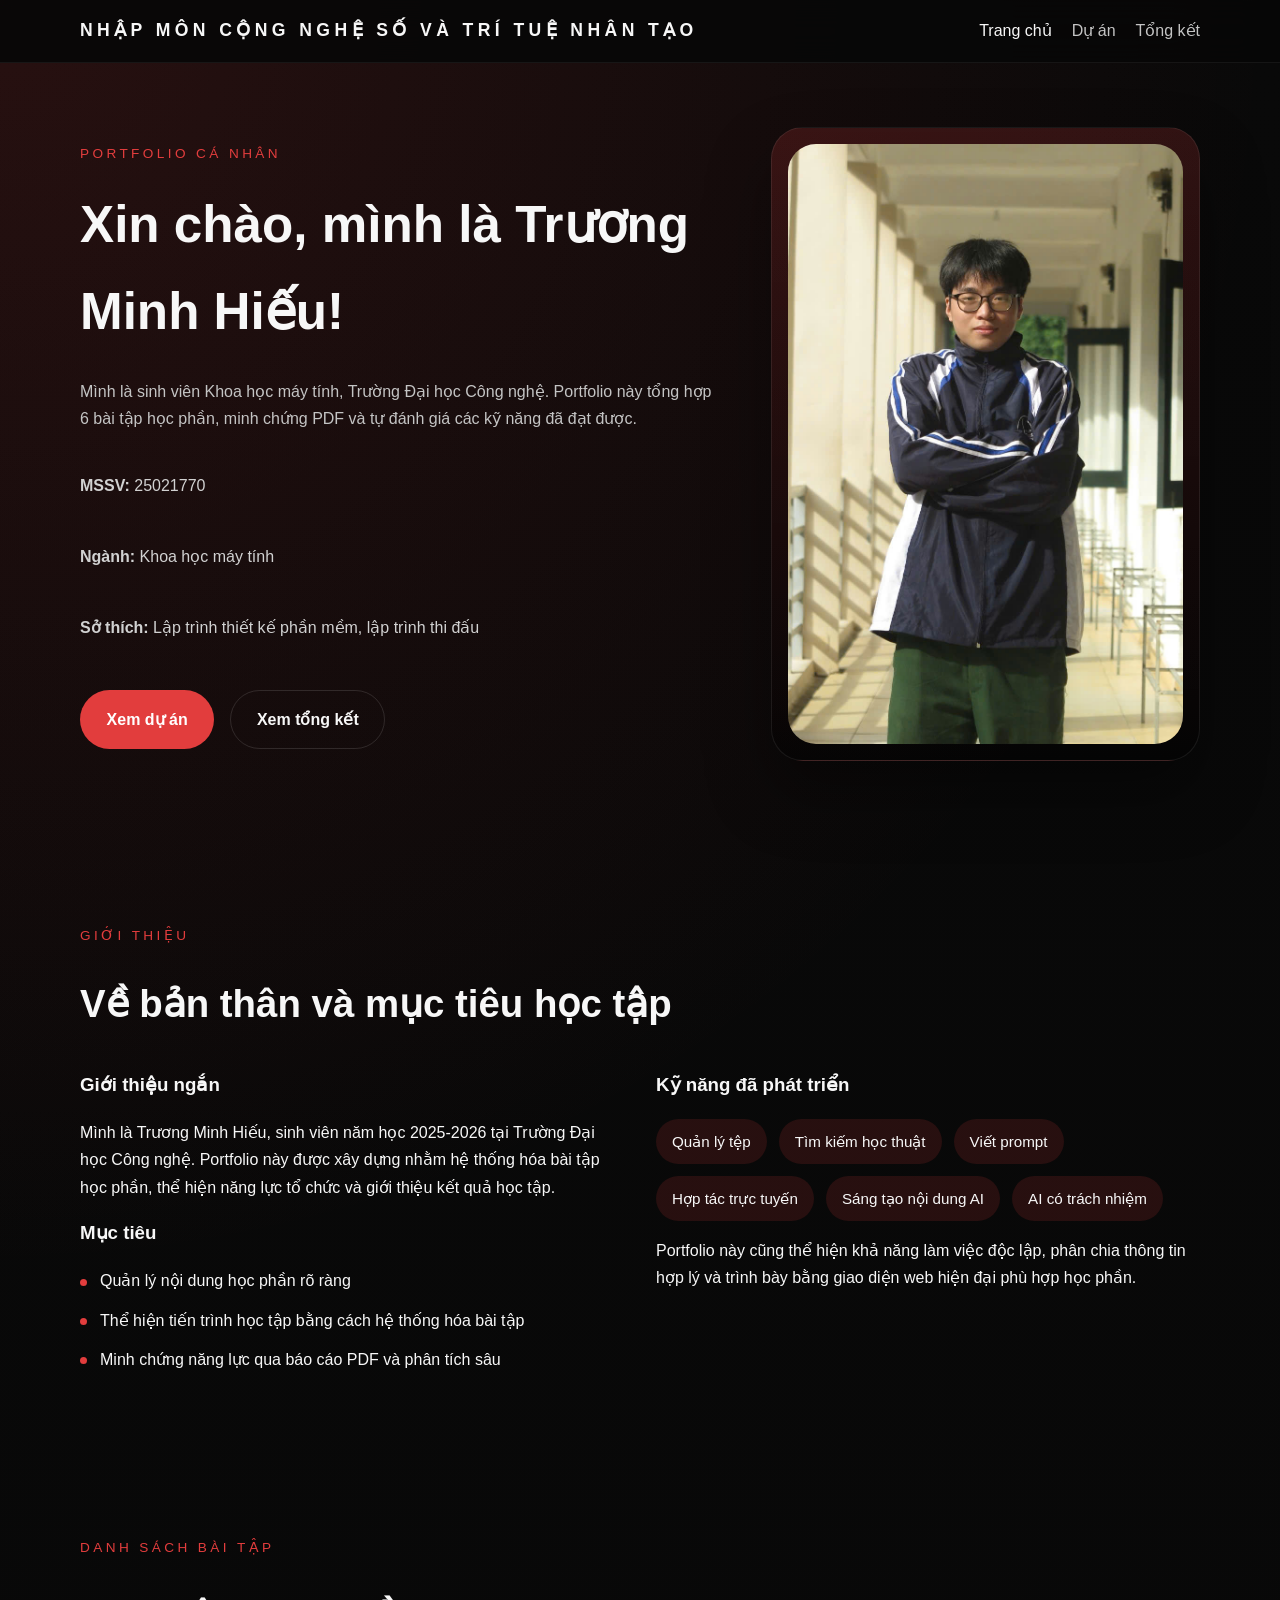
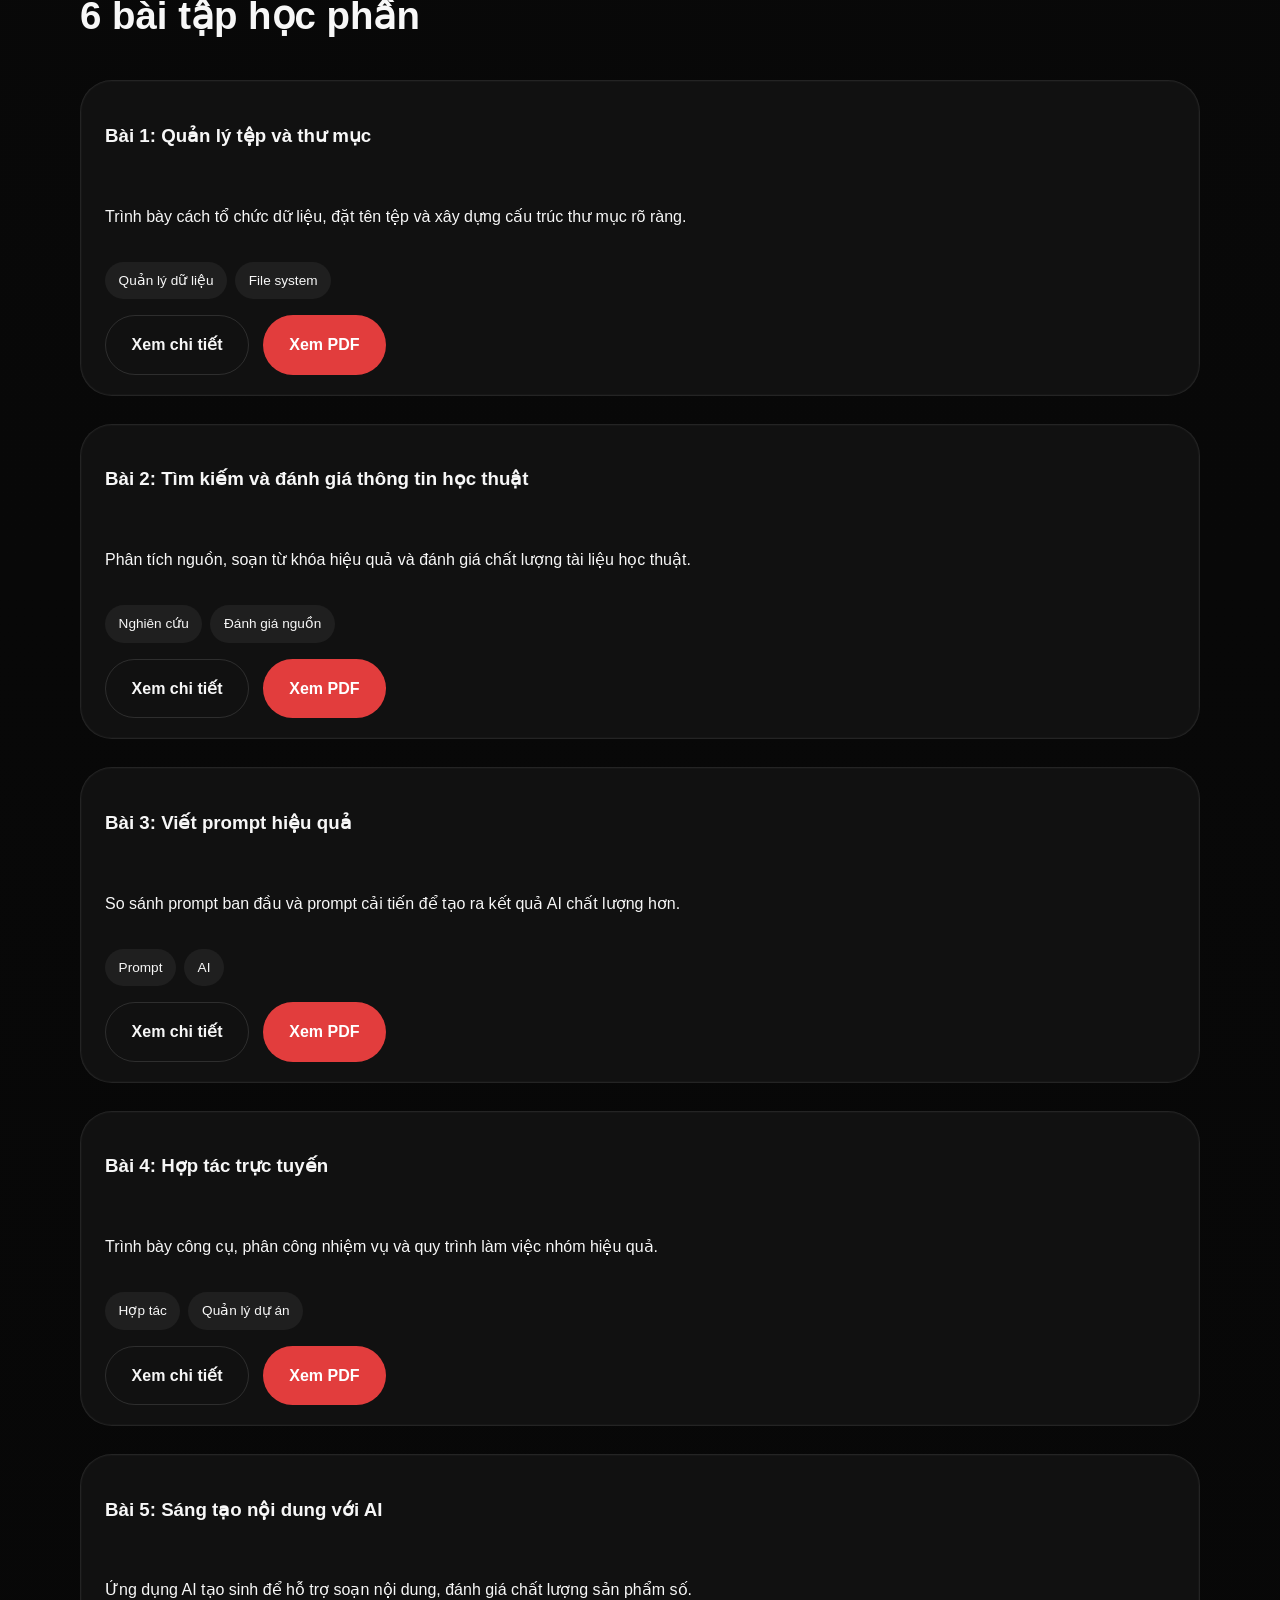
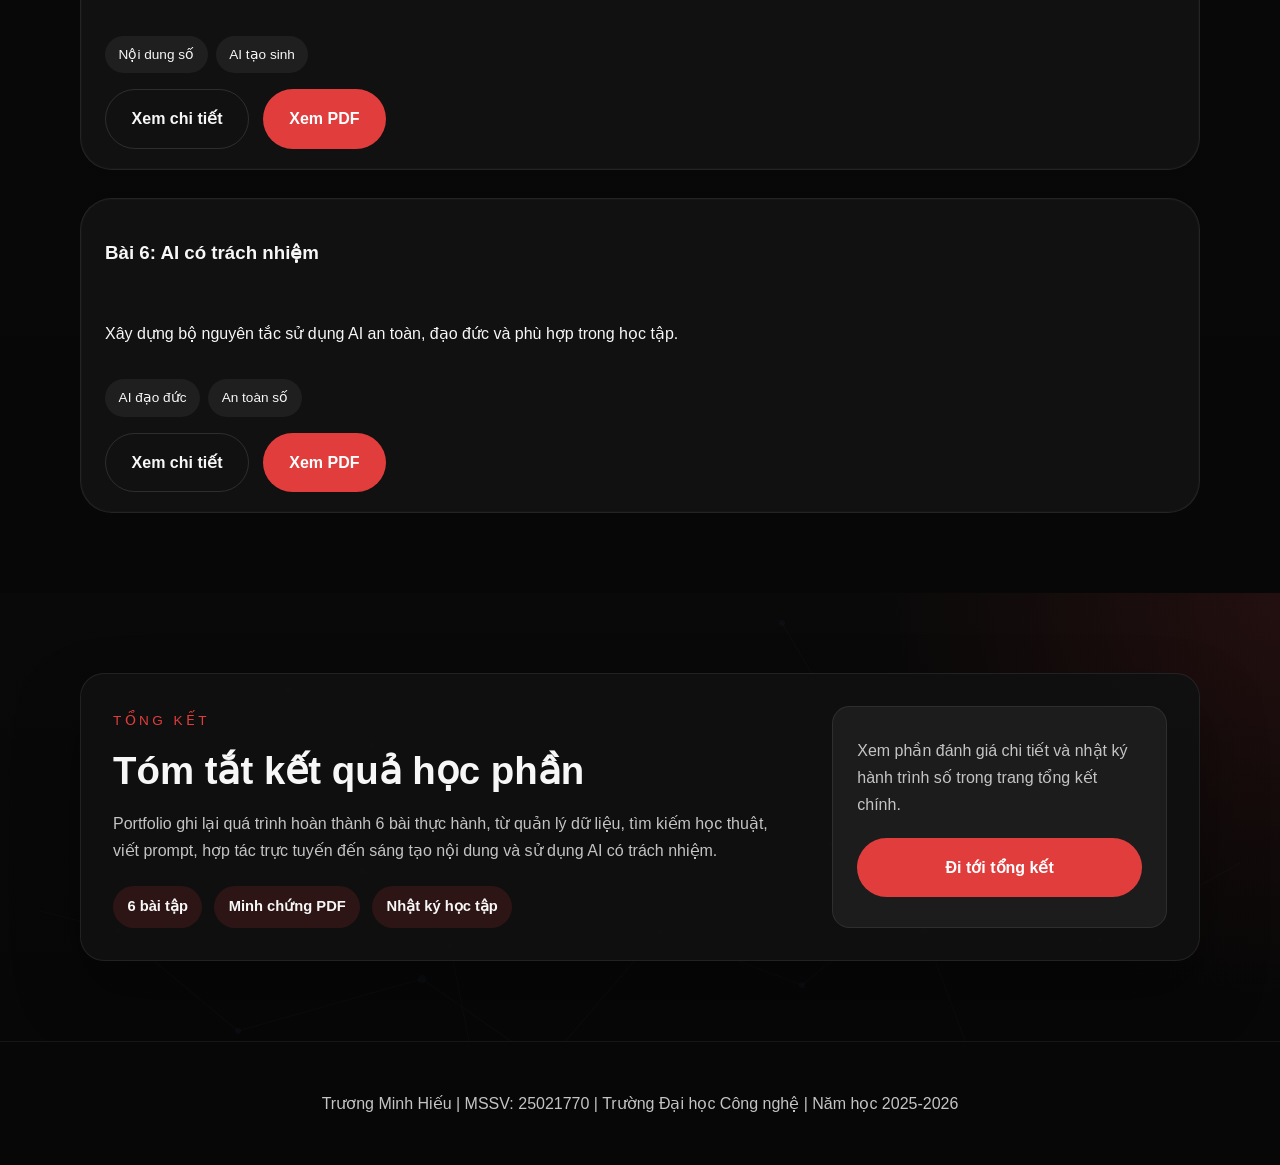
==== index.html @ b01bf1bc "delete portfolio package" ====
<!DOCTYPE html>
<html lang="vi">
  <head>
    <meta charset="UTF-8" />
    <meta name="viewport" content="width=device-width, initial-scale=1.0" />
    <title>Portfolio Trương Minh Hiếu | 25021770</title>
    <meta
      name="description"
      content="Portfolio học phần của Trương Minh Hiếu - tổng hợp 6 bài tập học phần với báo cáo PDF và đánh giá năng lực."
    />
    <meta property="og:title" content="Portfolio Trương Minh Hiếu | 25021770" />
    <meta
      property="og:description"
      content="Portfolio học phần của Trương Minh Hiếu - tổng hợp 6 bài tập học phần, kết quả học tập và định hướng ứng dụng AI."
    />
    <meta property="og:type" content="website" />
    <link rel="icon" href="images/favicon.svg" type="image/svg+xml" />
    <link rel="stylesheet" href="css/style.css" />
  </head>
  <body>
    <header class="site-header">
      <div class="container header-inner">
        <a class="brand" href="index.html">Nhập môn cộng nghệ số và Trí tuệ nhân tạo</a>
        <button class="nav-toggle" aria-label="Mở menu" aria-expanded="false">
          <span></span>
          <span></span>
          <span></span>
        </button>
        <nav class="nav" aria-label="Điều hướng chính">
          <ul class="nav-list">
            <li><a href="#home" class="nav-link active">Trang chủ</a></li>
            <li><a href="#projects" class="nav-link">Dự án</a></li>
            <li><a href="#summary" class="nav-link">Tổng kết</a></li>
          </ul>
        </nav>
      </div>
    </header>

    <main>
      <section class="hero section" id="home">
        <div class="container hero-grid">
          <div class="hero-content fade-up">
            <span class="eyebrow">Portfolio cá nhân</span>
            <h1>Xin chào, mình là Trương Minh Hiếu!</h1>
            <p class="hero-intro">
              Mình là sinh viên Khoa học máy tính, Trường Đại học Công nghệ. Portfolio này tổng hợp 6
              bài tập học phần, minh chứng PDF và tự đánh giá các kỹ năng đã đạt được.
            </p>
            <div class="hero-meta">
              <p><strong>MSSV:</strong> 25021770</p>
              <p><strong>Ngành:</strong> Khoa học máy tính</p>
              <p><strong>Sở thích:</strong> Lập trình thiết kế phần mềm, lập trình thi đấu</p>
            </div>
            <div class="hero-actions">
              <a class="btn btn-primary" href="#projects">Xem dự án</a>
              <a class="btn btn-secondary" href="#summary">Xem tổng kết</a>
            </div>
          </div>
          <div class="hero-visual fade-up delay-1">
            <img src="images/avatar.jpg" alt="Avatar Trương Minh Hiếu" />
          </div>
        </div>
      </section>

      <section class="section about" id="about">
        <div class="container">
          <div class="section-header fade-up">
            <span class="eyebrow">Giới thiệu</span>
            <h2>Về bản thân và mục tiêu học tập</h2>
          </div>
          <div class="content-grid fade-up delay-1">
            <div>
              <h3>Giới thiệu ngắn</h3>
              <p>
                Mình là Trương Minh Hiếu, sinh viên năm học 2025-2026 tại Trường Đại học Công nghệ.
                Portfolio này được xây dựng nhằm hệ thống hóa bài tập học phần, thể hiện năng lực
                tổ chức và giới thiệu kết quả học tập.
              </p>
              <h3>Mục tiêu</h3>
              <ul class="list-inline">
                <li>Quản lý nội dung học phần rõ ràng</li>
                <li>Thể hiện tiến trình học tập bằng cách hệ thống hóa bài tập</li>
                <li>Minh chứng năng lực qua báo cáo PDF và phân tích sâu</li>
              </ul>
            </div>
            <div>
              <h3>Kỹ năng đã phát triển</h3>
              <div class="badges">
                <span>Quản lý tệp</span>
                <span>Tìm kiếm học thuật</span>
                <span>Viết prompt</span>
                <span>Hợp tác trực tuyến</span>
                <span>Sáng tạo nội dung AI</span>
                <span>AI có trách nhiệm</span>
              </div>
              <p>
                Portfolio này cũng thể hiện khả năng làm việc độc lập, phân chia thông tin hợp lý và
                trình bày bằng giao diện web hiện đại phù hợp học phần.
              </p>
            </div>
          </div>
        </div>
      </section>

      <section class="section projects" id="projects">
        <div class="container">
          <div class="section-header fade-up">
            <span class="eyebrow">Danh sách bài tập</span>
            <h2>6 bài tập học phần</h2>
          </div>
          <div class="projects-grid fade-up delay-1">
            <article class="project-card">
              <div class="project-card-body">
                <h3>Bài 1: Quản lý tệp và thư mục</h3>
                <p>Trình bày cách tổ chức dữ liệu, đặt tên tệp và xây dựng cấu trúc thư mục rõ ràng.</p>
                <div class="project-tags">
                  <span>Quản lý dữ liệu</span>
                  <span>File system</span>
                </div>
                <div class="project-actions">
                  <a class="btn btn-outline" href="pages/bai1.html">Xem chi tiết</a>
                  <a class="btn btn-tertiary" href="files/bai1.pdf" target="_blank" rel="noreferrer noopener">Xem PDF</a>
                </div>
              </div>
            </article>
            <article class="project-card">
              <div class="project-card-body">
                <h3>Bài 2: Tìm kiếm và đánh giá thông tin học thuật</h3>
                <p>Phân tích nguồn, soạn từ khóa hiệu quả và đánh giá chất lượng tài liệu học thuật.</p>
                <div class="project-tags">
                  <span>Nghiên cứu</span>
                  <span>Đánh giá nguồn</span>
                </div>
                <div class="project-actions">
                  <a class="btn btn-outline" href="pages/bai2.html">Xem chi tiết</a>
                  <a class="btn btn-tertiary" href="files/bai2.pdf" target="_blank" rel="noreferrer noopener">Xem PDF</a>
                </div>
              </div>
            </article>
            <article class="project-card">
              <div class="project-card-body">
                <h3>Bài 3: Viết prompt hiệu quả</h3>
                <p>So sánh prompt ban đầu và prompt cải tiến để tạo ra kết quả AI chất lượng hơn.</p>
                <div class="project-tags">
                  <span>Prompt</span>
                  <span>AI</span>
                </div>
                <div class="project-actions">
                  <a class="btn btn-outline" href="pages/bai3.html">Xem chi tiết</a>
                  <a class="btn btn-tertiary" href="files/bai3.pdf" target="_blank" rel="noreferrer noopener">Xem PDF</a>
                </div>
              </div>
            </article>
            <article class="project-card">
              <div class="project-card-body">
                <h3>Bài 4: Hợp tác trực tuyến</h3>
                <p>Trình bày công cụ, phân công nhiệm vụ và quy trình làm việc nhóm hiệu quả.</p>
                <div class="project-tags">
                  <span>Hợp tác</span>
                  <span>Quản lý dự án</span>
                </div>
                <div class="project-actions">
                  <a class="btn btn-outline" href="pages/bai4.html">Xem chi tiết</a>
                  <a class="btn btn-tertiary" href="files/bai4.pdf" target="_blank" rel="noreferrer noopener">Xem PDF</a>
                </div>
              </div>
            </article>
            <article class="project-card">
              <div class="project-card-body">
                <h3>Bài 5: Sáng tạo nội dung với AI</h3>
                <p>Ứng dụng AI tạo sinh để hỗ trợ soạn nội dung, đánh giá chất lượng sản phẩm số.</p>
                <div class="project-tags">
                  <span>Nội dung số</span>
                  <span>AI tạo sinh</span>
                </div>
                <div class="project-actions">
                  <a class="btn btn-outline" href="pages/bai5.html">Xem chi tiết</a>
                  <a class="btn btn-tertiary" href="files/bai5.pdf" target="_blank" rel="noreferrer noopener">Xem PDF</a>
                </div>
              </div>
            </article>
            <article class="project-card">
              <div class="project-card-body">
                <h3>Bài 6: AI có trách nhiệm</h3>
                <p>Xây dựng bộ nguyên tắc sử dụng AI an toàn, đạo đức và phù hợp trong học tập.</p>
                <div class="project-tags">
                  <span>AI đạo đức</span>
                  <span>An toàn số</span>
                </div>
                <div class="project-actions">
                  <a class="btn btn-outline" href="pages/bai6.html">Xem chi tiết</a>
                  <a class="btn btn-tertiary" href="files/bai6.pdf" target="_blank" rel="noreferrer noopener">Xem PDF</a>
                </div>
              </div>
            </article>
          </div>
        </div>
      </section>

      <section class="section summary" id="summary">
        <div class="container">
          <div class="summary-preview fade-up">
            <div class="summary-preview-content">
              <span class="eyebrow">Tổng kết</span>
              <h2>Tóm tắt kết quả học phần</h2>
              <p>
                Portfolio ghi lại quá trình hoàn thành 6 bài thực hành, từ quản lý dữ liệu, tìm kiếm học thuật,
                viết prompt, hợp tác trực tuyến đến sáng tạo nội dung và sử dụng AI có trách nhiệm.
              </p>
              <div class="summary-highlights">
                <span>6 bài tập</span>
                <span>Minh chứng PDF</span>
                <span>Nhật ký học tập</span>
              </div>
            </div>
            <div class="summary-preview-action">
              <p>Xem phần đánh giá chi tiết và nhật ký hành trình số trong trang tổng kết chính.</p>
              <a class="btn btn-primary" href="pages/tong-ket.html">Đi tới tổng kết</a>
            </div>
          </div>
        </div>
      </section>
    </main>

    <a class="back-to-top" href="#home" aria-label="Quay về đầu trang">↑</a>

    <footer class="site-footer">
      <div class="container footer-inner">
        <p>Trương Minh Hiếu | MSSV: 25021770 | Trường Đại học Công nghệ | Năm học 2025-2026</p>
      </div>
    </footer>

    <script src="js/script.js"></script>
  </body>
</html>
---- css/style.css ----
:root {
  color-scheme: dark;
  font-family: Inter, "Segoe UI", sans-serif;
  --bg: #070707;
  --surface: #111111;
  --surface-strong: #1c1c1c;
  --text: #f7f7f7;
  --muted: #c4c4c4;
  --accent: #e23d3d;
  --accent-soft: #5c1c1c;
  --border: rgba(255, 255, 255, 0.08);
  --shadow: 0 32px 64px rgba(0, 0, 0, 0.35);
}

* {
  box-sizing: border-box;
}

html {
  scroll-behavior: smooth;
}

body {
  margin: 0;
  min-height: 100vh;
  background: radial-gradient(circle at top left, rgba(226, 61, 61, 0.14), transparent 28%),
    linear-gradient(180deg, #090909 0%, #070707 100%);
  color: var(--text);
  line-height: 1.7;
}

img {
  max-width: 100%;
  display: block;
}

a {
  color: inherit;
  text-decoration: none;
}

button,
input,
textarea,
a {
  font: inherit;
}

.container {
  width: min(1120px, calc(100% - 2rem));
  margin: 0 auto;
}

.site-header {
  position: sticky;
  top: 0;
  z-index: 20;
  border-bottom: 1px solid rgba(255, 255, 255, 0.06);
  backdrop-filter: blur(18px);
  background-color: rgba(7, 7, 7, 0.9);
}

.header-inner {
  display: flex;
  align-items: center;
  justify-content: space-between;
  gap: 1rem;
  padding: 1rem 0;
}

.brand {
  font-size: 1.1rem;
  letter-spacing: 0.25em;
  text-transform: uppercase;
  font-weight: 700;
}

.nav {
  display: flex;
}

.nav-list {
  display: flex;
  gap: 1.25rem;
  align-items: center;
  list-style: none;
  margin: 0;
  padding: 0;
}

.nav-link {
  color: var(--muted);
  transition: color 0.2s ease;
  position: relative;
}

.nav-link:hover,
.nav-link.active {
  color: var(--text);
}

.nav-link:focus-visible {
  outline: 2px dashed var(--accent);
  outline-offset: 4px;
}

.nav-toggle {
  display: none;
  border: 0;
  background: transparent;
  cursor: pointer;
  width: 2rem;
  height: 2rem;
  flex-direction: column;
  justify-content: space-between;
  padding: 0;
}

.nav-toggle span {
  display: block;
  height: 0.18rem;
  border-radius: 999px;
  background: var(--text);
}

.section {
  padding: 5rem 0;
}

.hero {
  padding-top: 4rem;
}

.hero-grid {
  display: grid;
  grid-template-columns: 1.2fr 0.8fr;
  align-items: center;
  gap: 3rem;
}

.hero-content {
  max-width: 660px;
}

.eyebrow {
  display: inline-block;
  font-size: 0.85rem;
  letter-spacing: 0.25em;
  text-transform: uppercase;
  color: var(--accent);
  margin-bottom: 1rem;
}

.hero h1 {
  font-size: clamp(2.75rem, 4vw, 4.5rem);
  margin: 0;
}

.hero-intro {
  margin: 1.4rem 0 1.5rem;
  max-width: 45rem;
  color: var(--muted);
}

.hero-meta {
  display: grid;
  gap: 0.75rem;
  color: #d1d1d1;
}

.hero-actions {
  display: flex;
  flex-wrap: wrap;
  gap: 1rem;
  margin-top: 2rem;
}

.btn {
  display: inline-flex;
  align-items: center;
  justify-content: center;
  border-radius: 999px;
  padding: 0.95rem 1.6rem;
  font-weight: 600;
  transition: transform 0.2s ease, background-color 0.2s ease, color 0.2s ease;
  border: 1px solid transparent;
}

.btn:hover {
  transform: translateY(-2px);
}

.btn-primary {
  background: var(--accent);
  color: white;
}

.btn-secondary {
  background: transparent;
  border-color: rgba(255, 255, 255, 0.12);
  color: var(--text);
}

.btn-outline {
  background: transparent;
  border: 1px solid rgba(255, 255, 255, 0.12);
  color: var(--text);
}

.btn-tertiary {
  background: var(--accent);
  color: white;
}

.hero-visual {
  padding: 1rem;
  background: linear-gradient(180deg, rgba(226, 61, 61, 0.18), rgba(0, 0, 0, 0.48));
  border: 1px solid rgba(255, 255, 255, 0.08);
  border-radius: 2rem;
  box-shadow: var(--shadow);
}

.hero-visual img {
  width: 100%;
  border-radius: 1.75rem;
}

.about .content-grid {
  display: grid;
  grid-template-columns: repeat(2, minmax(0, 1fr));
  gap: 2rem;
}

.content-grid h3 {
  margin-top: 0;
}

.list-inline {
  list-style: none;
  padding: 0;
  margin: 1rem 0 0;
  display: grid;
  gap: 0.75rem;
}

.about .list-inline li {
  position: relative;
  padding-left: 1.25rem;
}

.about .list-inline li::before {
  content: "";
  position: absolute;
  left: 0;
  top: 0.72em;
  width: 0.45rem;
  height: 0.45rem;
  border-radius: 50%;
  background: var(--accent);
}

.badges {
  display: flex;
  flex-wrap: wrap;
  gap: 0.75rem;
  margin: 1rem 0;
}

.badges span {
  display: inline-flex;
  padding: 0.6rem 1rem;
  border-radius: 999px;
  background: rgba(226, 61, 61, 0.14);
  color: var(--text);
  font-size: 0.95rem;
}

.section-header {
  margin-bottom: 2rem;
}

.section-header h2 {
  font-size: clamp(2rem, 3vw, 2.75rem);
  margin: 0.5rem 0 0;
}

.projects-grid {
  display: grid;
  gap: 1.75rem;
}

.project-card {
  padding: 1.25rem 1.5rem;
  background: var(--surface);
  border: 1px solid var(--border);
  border-radius: 2rem;
  box-shadow: inset 0 0 0 1px rgba(255, 255, 255, 0.02);
  transition: transform 0.25s ease, border-color 0.2s ease;
}

.project-card:hover {
  transform: translateY(-3px);
  border-color: rgba(226, 61, 61, 0.35);
}

.project-card-body {
  display: grid;
  gap: 1rem;
}

.project-tags {
  display: flex;
  flex-wrap: wrap;
  gap: 0.5rem;
}

.project-tags span {
  background: rgba(255, 255, 255, 0.06);
  padding: 0.45rem 0.85rem;
  border-radius: 999px;
  font-size: 0.85rem;
}

.project-actions {
  display: flex;
  flex-wrap: wrap;
  gap: 0.85rem;
}

.data-table-wrapper {
  overflow-x: auto;
  margin: 1.25rem 0;
}

.data-table {
  width: 100%;
  border-collapse: collapse;
  min-width: 720px;
}

.data-table th,
.data-table td {
  border: 1px solid rgba(255, 255, 255, 0.1);
  padding: 0.9rem 1rem;
  text-align: left;
}

.data-table th {
  background: rgba(226, 61, 61, 0.14);
}

.data-table tbody tr:nth-child(even) {
  background: rgba(255, 255, 255, 0.03);
}

.assignment-page {
  padding-top: 1rem;
}

.assignment-intro {
  padding-bottom: 0;
}

.image-grid {
  display: grid;
  grid-template-columns: repeat(auto-fit, minmax(240px, 1fr));
  gap: 1rem;
  margin-top: 1rem;
}

.image-grid img {
  width: 100%;
  height: auto;
  border-radius: 1.25rem;
  border: 1px solid rgba(255, 255, 255, 0.08);
}

.source-group {
  margin-top: 1.5rem;
}

.assignment-intro .eyebrow {
  display: inline-block;
  color: var(--accent);
  text-transform: uppercase;
  letter-spacing: 0.25em;
  margin-bottom: 1rem;
}

.assignment-body {
  display: grid;
  gap: 2rem;
}

.step-list {
  list-style: none;
  padding: 0;
  margin: 0;
  display: grid;
  gap: 1.75rem;
}

.step-list li {
  background: var(--surface);
  border: 1px solid var(--border);
  border-radius: 1.75rem;
  padding: 1.5rem;
  box-shadow: 0 24px 48px rgba(0, 0, 0, 0.12);
}

.step-list h3 {
  margin-top: 0;
}

.image-stack {
  display: grid;
  gap: 1rem;
  margin-top: 1rem;
}

.image-stack img {
  width: 100%;
  height: auto;
  border-radius: 1.25rem;
  border: 1px solid rgba(255, 255, 255, 0.08);
}

.summary-grid {
  display: grid;
  grid-template-columns: repeat(2, minmax(0, 1fr));
  gap: 1.5rem;
}

.summary-card {
  padding: 1.5rem;
  border-radius: 1.75rem;
  background: var(--surface-strong);
  border: 1px solid var(--border);
  box-shadow: var(--shadow);
}

.summary-card h3 {
  margin-top: 0;
}

.summary-list {
  display: grid;
  gap: 0.85rem;
  margin: 1rem 0 0;
  padding-left: 1.2rem;
  color: var(--muted);
}

.summary-list li::marker {
  color: var(--accent);
}

.summary-return {
  justify-content: center;
  margin-top: 1.5rem;
}

.summary {
  position: relative;
  overflow: hidden;
  background: radial-gradient(circle at top right, rgba(226, 61, 61, 0.12), transparent 30%),
    linear-gradient(180deg, #090909 0%, #070707 100%);
  color: var(--text);
}

.summary::before {
  content: "";
  position: absolute;
  inset: 0;
  background-image: url("data:image/svg+xml,%3Csvg xmlns='http://www.w3.org/2000/svg' width='1200' height='900' viewBox='0 0 1200 900'%3E%3Cg fill='none' stroke='%2397c3ff' stroke-opacity='.28' stroke-width='1.2'%3E%3Cpath d='M0 318 78 338 118 236 212 176 304 264 394 244'/%3E%3Cpath d='M78 338 198 438 382 386 505 472 620 338 762 392 892 285 1060 348 1200 270'/%3E%3Cpath d='M178 735 254 672 420 720 552 620 682 682 842 618 930 748 1128 686'/%3E%3Cpath d='M742 30 805 138 792 252 884 338 935 474 1040 590 1032 758'/%3E%3Cpath d='M248 96 332 152 322 278 410 352 438 494 562 606'/%3E%3C/g%3E%3Cg fill='%2368a7ff' fill-opacity='.42'%3E%3Ccircle cx='78' cy='338' r='3'/%3E%3Ccircle cx='118' cy='236' r='3'/%3E%3Ccircle cx='212' cy='176' r='3'/%3E%3Ccircle cx='304' cy='264' r='4'/%3E%3Ccircle cx='394' cy='244' r='3'/%3E%3Ccircle cx='198' cy='438' r='3'/%3E%3Ccircle cx='382' cy='386' r='4'/%3E%3Ccircle cx='505' cy='472' r='3'/%3E%3Ccircle cx='620' cy='338' r='3'/%3E%3Ccircle cx='762' cy='392' r='3'/%3E%3Ccircle cx='892' cy='285' r='3'/%3E%3Ccircle cx='1060' cy='348' r='3'/%3E%3Ccircle cx='254' cy='672' r='4'/%3E%3Ccircle cx='420' cy='720' r='3'/%3E%3Ccircle cx='552' cy='620' r='3'/%3E%3Ccircle cx='682' cy='682' r='4'/%3E%3Ccircle cx='842' cy='618' r='3'/%3E%3Ccircle cx='930' cy='748' r='3'/%3E%3Ccircle cx='1128' cy='686' r='3'/%3E%3Ccircle cx='742' cy='30' r='3'/%3E%3Ccircle cx='805' cy='138' r='3'/%3E%3Ccircle cx='792' cy='252' r='3'/%3E%3Ccircle cx='884' cy='338' r='4'/%3E%3Ccircle cx='935' cy='474' r='3'/%3E%3Ccircle cx='1040' cy='590' r='3'/%3E%3Ccircle cx='1032' cy='758' r='4'/%3E%3Ccircle cx='248' cy='96' r='3'/%3E%3Ccircle cx='332' cy='152' r='3'/%3E%3Ccircle cx='322' cy='278' r='4'/%3E%3Ccircle cx='410' cy='352' r='3'/%3E%3Ccircle cx='438' cy='494' r='3'/%3E%3Ccircle cx='562' cy='606' r='3'/%3E%3C/g%3E%3C/svg%3E");
  background-position: center top;
  background-repeat: repeat-y;
  background-size: 1200px 900px;
  opacity: 0.08;
  pointer-events: none;
}

.summary .container {
  position: relative;
  z-index: 1;
}

.summary .section-header {
  max-width: 760px;
  margin-inline: auto;
  text-align: center;
}

.summary .section-header h2 {
  color: var(--text);
  font-size: clamp(2.25rem, 4vw, 3.25rem);
}

.summary .section-header p {
  margin: 1rem auto 0;
  color: var(--muted);
  font-size: 1.08rem;
  max-width: 720px;
}

.summary-preview {
  display: grid;
  grid-template-columns: minmax(0, 1.35fr) minmax(260px, 0.65fr);
  gap: 1.5rem;
  align-items: stretch;
  padding: 2rem;
  border: 1px solid var(--border);
  border-radius: 1.5rem;
  background: rgba(17, 17, 17, 0.92);
  box-shadow: var(--shadow);
}

.summary-preview h2 {
  margin: 0;
  color: var(--text);
  font-size: clamp(2rem, 3vw, 2.8rem);
  line-height: 1.18;
}

.summary-preview p {
  color: var(--muted);
}

.summary-preview-content p {
  max-width: 680px;
  margin: 1rem 0 0;
}

.summary-highlights {
  display: flex;
  flex-wrap: wrap;
  gap: 0.75rem;
  margin-top: 1.35rem;
}

.summary-highlights span {
  display: inline-flex;
  padding: 0.55rem 0.9rem;
  border-radius: 999px;
  background: rgba(226, 61, 61, 0.14);
  color: var(--text);
  font-weight: 700;
  font-size: 0.92rem;
}

.summary-preview-action {
  display: grid;
  align-content: center;
  gap: 1.2rem;
  padding: 1.5rem;
  border: 1px solid rgba(255, 255, 255, 0.08);
  border-radius: 1.1rem;
  background: var(--surface-strong);
  color: white;
}

.summary-preview-action p {
  margin: 0;
  color: var(--muted);
}

.journey-timeline {
  position: relative;
  display: grid;
  gap: 3.75rem;
  margin-top: 3.75rem;
}

.journey-timeline::before {
  content: "";
  position: absolute;
  top: 1.25rem;
  bottom: 1.25rem;
  left: 50%;
  width: 2px;
  background: rgba(255, 255, 255, 0.12);
  transform: translateX(-50%);
}

.journey-item {
  position: relative;
  display: grid;
  grid-template-columns: minmax(0, 1fr) 72px minmax(0, 1fr);
  align-items: center;
  min-height: 172px;
}

.journey-marker {
  grid-column: 2;
  position: relative;
  z-index: 2;
  width: 58px;
  height: 58px;
  display: grid;
  place-items: center;
  justify-self: center;
  border: 6px solid #070707;
  border-radius: 50%;
  background: var(--surface-strong);
  color: white;
  box-shadow: 0 10px 22px rgba(0, 0, 0, 0.35);
}

.journey-marker svg {
  width: 27px;
  height: 27px;
  fill: none;
  stroke: currentColor;
  stroke-width: 2;
  stroke-linecap: round;
  stroke-linejoin: round;
}

.journey-card {
  width: min(100%, 504px);
  padding: 1.9rem;
  border: 1px solid var(--border);
  border-radius: 1.1rem;
  background: rgba(17, 17, 17, 0.94);
  box-shadow: 0 20px 48px rgba(0, 0, 0, 0.18);
}

.journey-item:nth-child(odd) .journey-card {
  grid-column: 3;
  justify-self: start;
}

.journey-item:nth-child(even) .journey-card {
  grid-column: 1;
  justify-self: end;
}

.journey-badge {
  display: inline-flex;
  align-items: center;
  justify-content: center;
  min-width: 4rem;
  margin-bottom: 1.2rem;
  padding: 0.45rem 0.85rem;
  border-radius: 0.7rem;
  color: white;
  font-weight: 800;
  line-height: 1;
}

.badge-blue {
  background: linear-gradient(135deg, #2f80ff, #2f68ff);
}

.badge-indigo {
  background: linear-gradient(135deg, #6d5dfc, #4f46e5);
}

.badge-violet {
  background: linear-gradient(135deg, #a855f7, #7c3aed);
}

.badge-green {
  background: linear-gradient(135deg, #10b981, #059669);
}

.badge-orange {
  background: linear-gradient(135deg, #ff9f1c, #f97316);
}

.badge-pink {
  background: linear-gradient(135deg, #ff2f6d, #e11d48);
}

.journey-card h3 {
  margin: 0 0 0.75rem;
  color: var(--text);
  font-size: clamp(1.35rem, 2vw, 1.65rem);
  line-height: 1.25;
}

.journey-card p {
  margin: 0;
  color: var(--muted);
  font-size: 1.02rem;
}

.site-footer {
  padding: 2rem 0;
  border-top: 1px solid rgba(255, 255, 255, 0.06);
}

.footer-inner {
  text-align: center;
  color: var(--muted);
}

.back-to-top {
  position: fixed;
  right: 1.5rem;
  bottom: 1.5rem;
  width: 3rem;
  height: 3rem;
  display: grid;
  place-items: center;
  background: var(--accent);
  color: white;
  border-radius: 50%;
  text-decoration: none;
  opacity: 0;
  pointer-events: none;
  transform: translateY(10px);
  transition: opacity 0.25s ease, transform 0.25s ease;
}

.back-to-top.visible {
  opacity: 1;
  pointer-events: auto;
  transform: translateY(0);
}

.fade-up {
  opacity: 0;
  transform: translateY(25px);
  transition: opacity 0.8s ease, transform 0.8s ease;
}

.fade-up.visible {
  opacity: 1;
  transform: translateY(0);
}

.delay-1 {
  transition-delay: 0.15s;
}

@media (max-width: 900px) {
  .hero-grid,
  .about .content-grid,
  .summary-preview,
  .summary-grid {
    grid-template-columns: 1fr;
  }

  .journey-timeline {
    gap: 2rem;
  }

  .journey-timeline::before {
    left: 29px;
  }

  .journey-item {
    grid-template-columns: 58px 1fr;
    min-height: auto;
  }

  .journey-marker {
    grid-column: 1;
    width: 52px;
    height: 52px;
    border-width: 5px;
  }

  .journey-marker svg {
    width: 24px;
    height: 24px;
  }

  .journey-item:nth-child(odd) .journey-card,
  .journey-item:nth-child(even) .journey-card {
    grid-column: 2;
    justify-self: stretch;
    width: 100%;
  }
}

@media (max-width: 720px) {
  .header-inner {
    flex-wrap: wrap;
  }

  .nav {
    width: 100%;
  }

  .nav-toggle {
    display: flex;
  }

  .nav-list {
    position: absolute;
    top: 100%;
    right: 1rem;
    left: 1rem;
    flex-direction: column;
    gap: 0.5rem;
    background: rgba(7, 7, 7, 0.96);
    border: 1px solid rgba(255, 255, 255, 0.08);
    padding: 1rem;
    margin: 0;
    transform: translateY(-10px);
    opacity: 0;
    pointer-events: none;
    transition: opacity 0.25s ease, transform 0.25s ease;
  }

  .nav.open .nav-list {
    opacity: 1;
    pointer-events: auto;
    transform: translateY(0);
  }

  .nav-list li {
    width: 100%;
  }

  .nav-link {
    width: 100%;
    display: block;
    padding: 0.8rem 1rem;
    border-radius: 1rem;
  }

  .hero {
    padding-top: 2rem;
  }

  .section {
    padding: 3rem 0;
  }

  .summary .section-header {
    text-align: left;
  }

  .summary .section-header p {
    font-size: 1rem;
  }

  .summary-preview {
    padding: 1.25rem;
    border-radius: 1.1rem;
  }

  .summary-preview-action {
    padding: 1.2rem;
  }

  .journey-card {
    padding: 1.35rem;
  }

  .journey-card h3 {
    font-size: 1.2rem;
  }
}
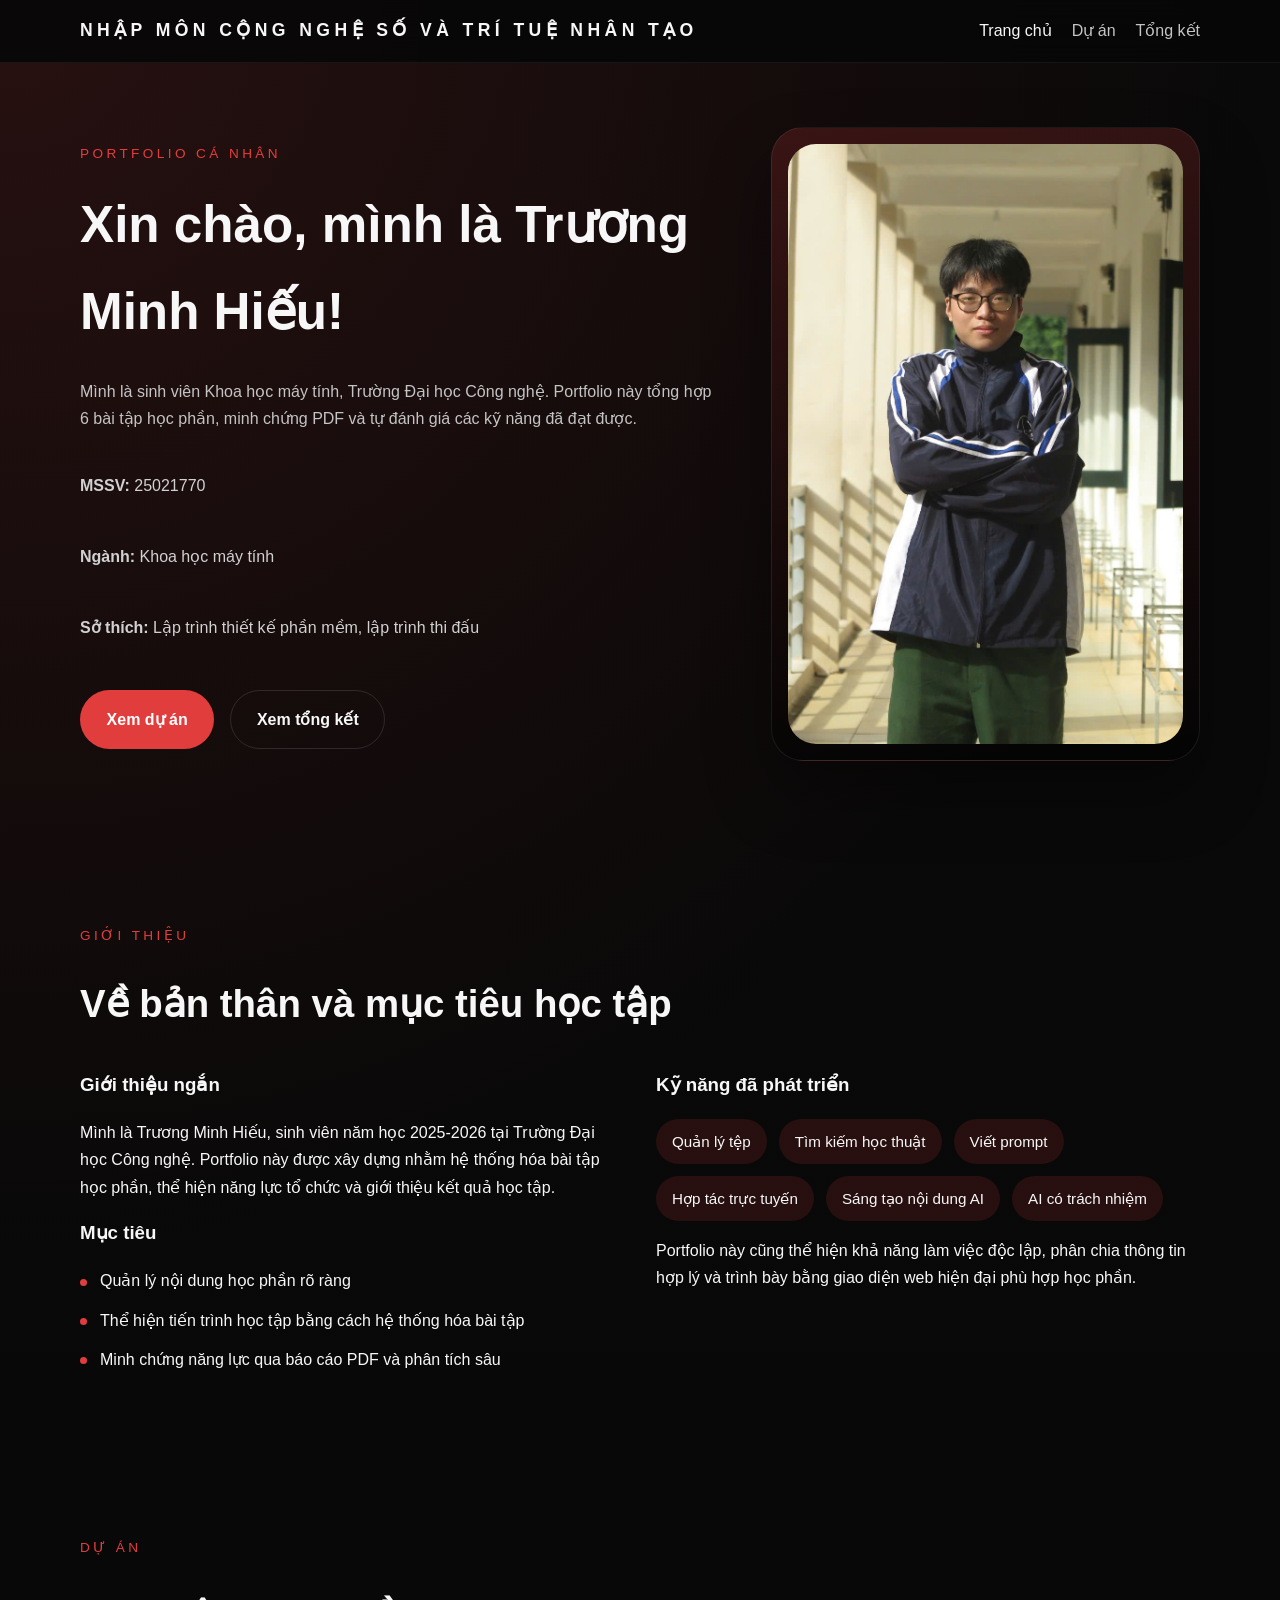
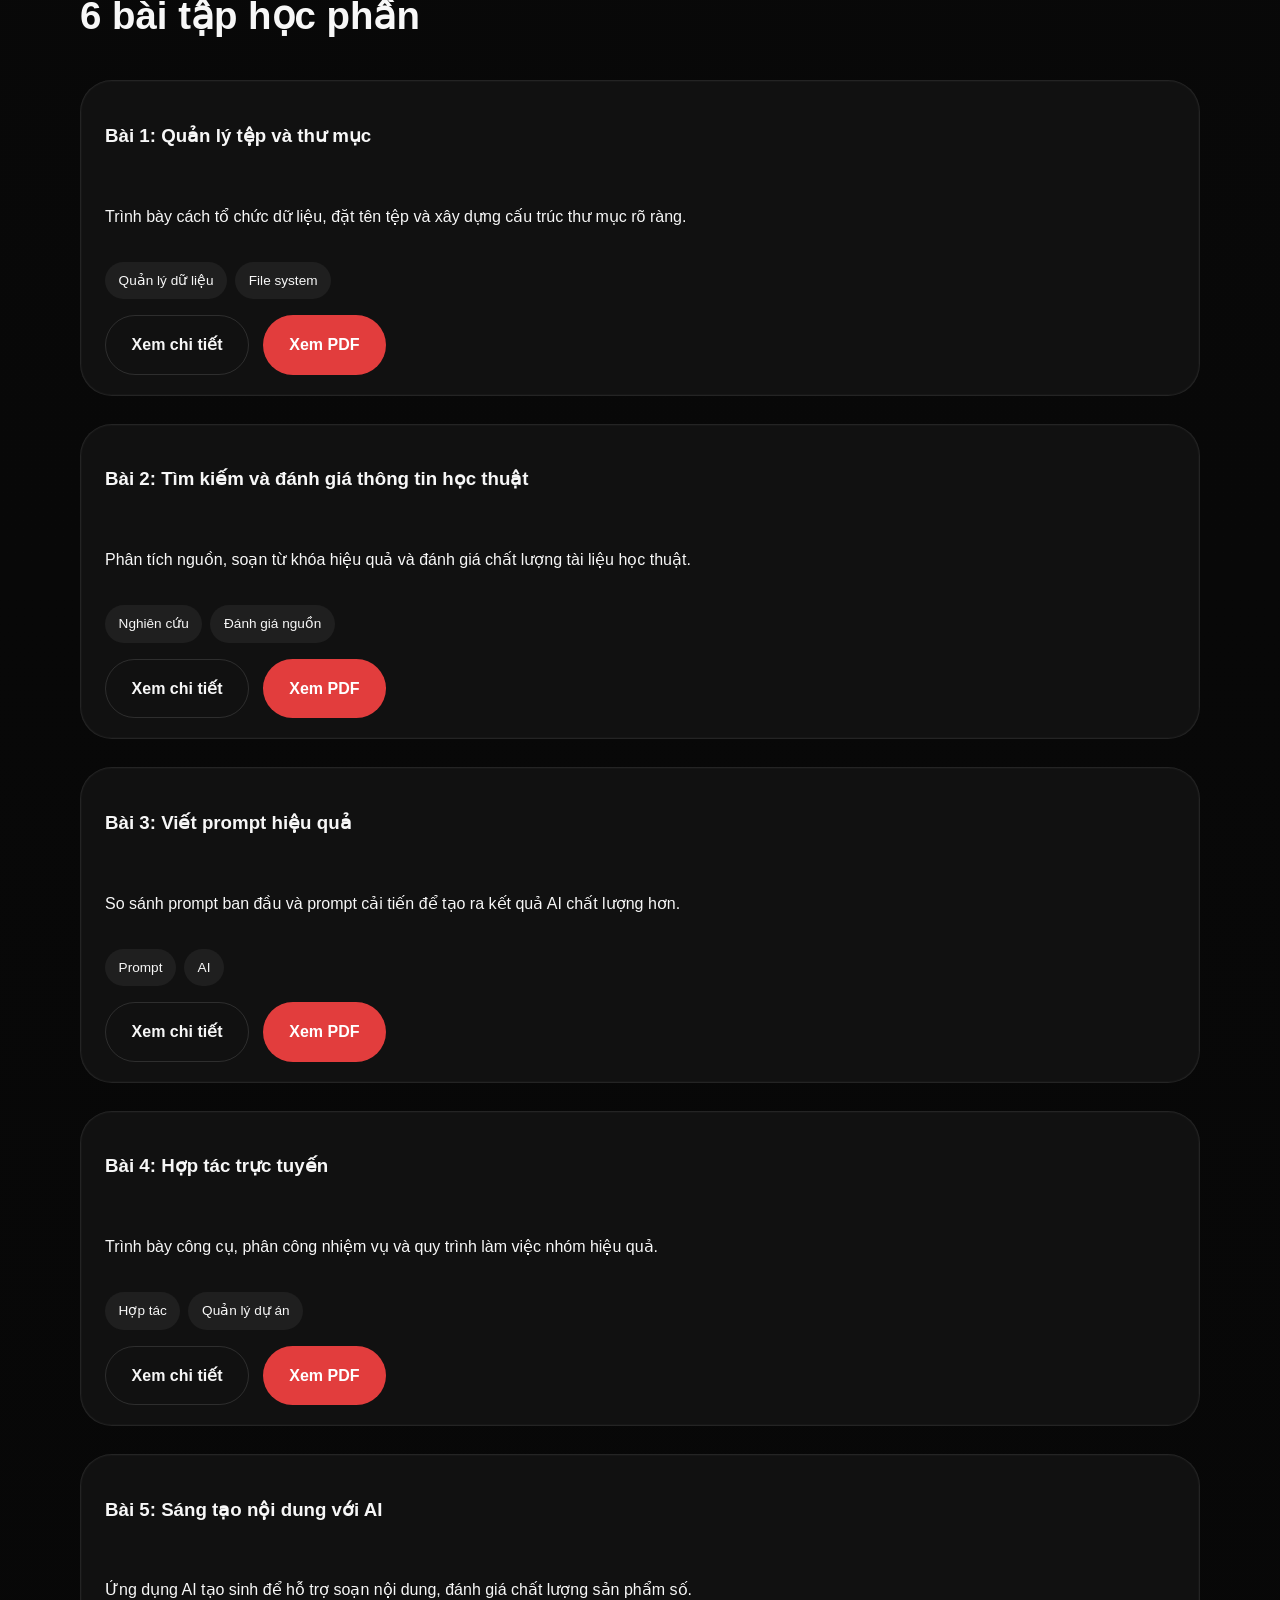
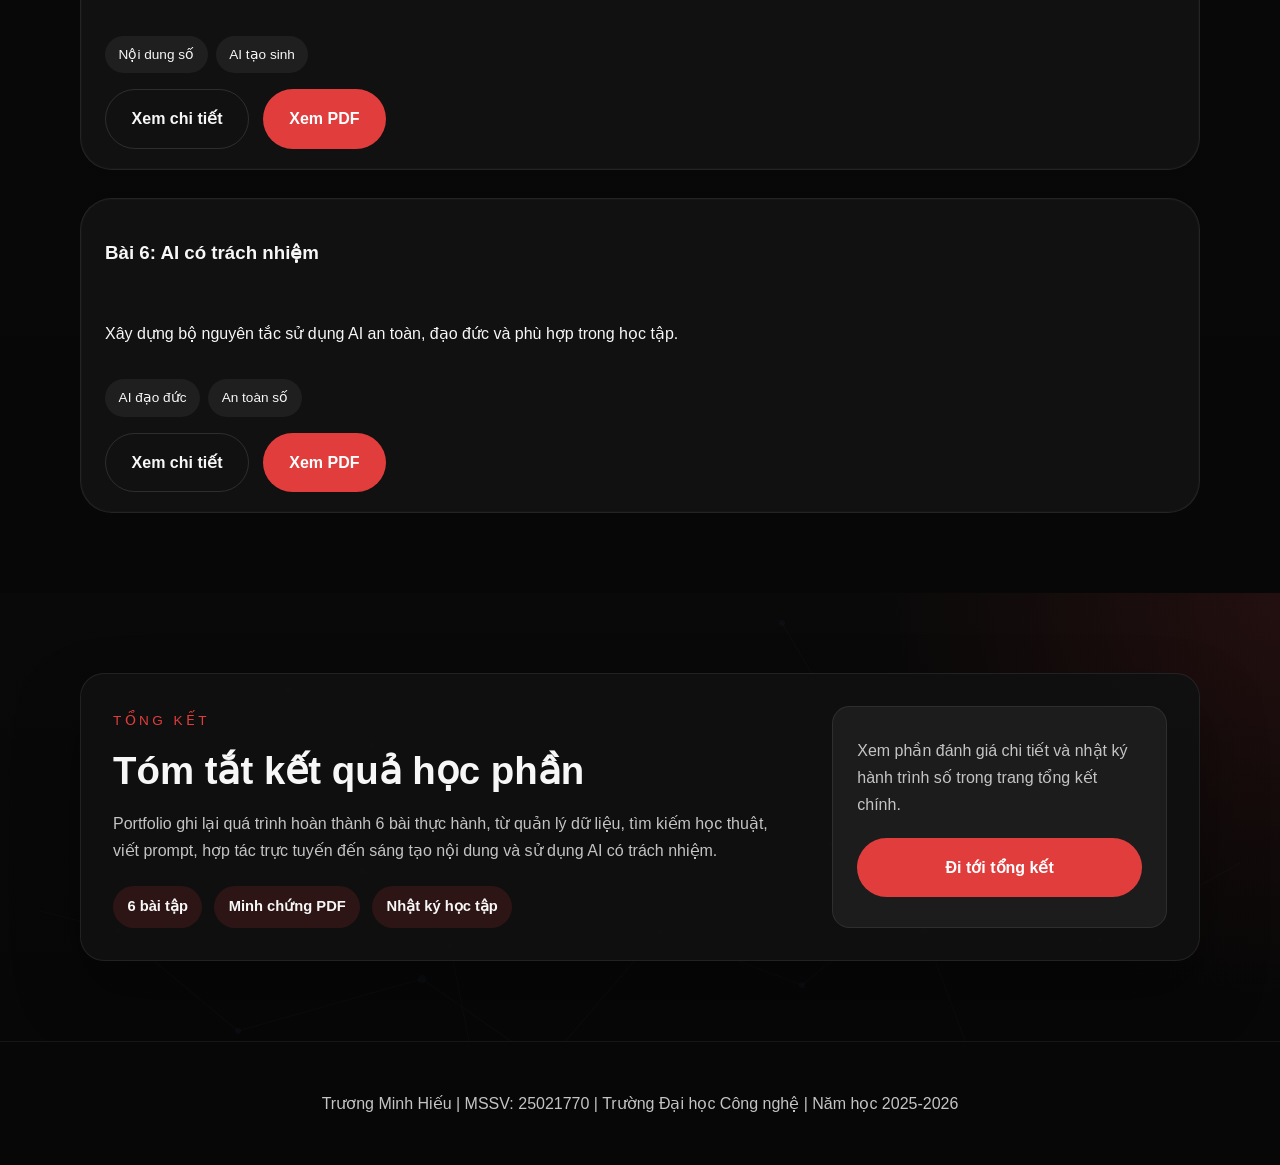
==== commit 8a046e8d: "fix some little miracles" ====
--- a/index.html
+++ b/index.html
@@ -105,7 +105,7 @@
       <section class="section projects" id="projects">
         <div class="container">
           <div class="section-header fade-up">
-            <span class="eyebrow">Danh sách bài tập</span>
+            <span class="eyebrow">Dự án</span>
             <h2>6 bài tập học phần</h2>
           </div>
           <div class="projects-grid fade-up delay-1">
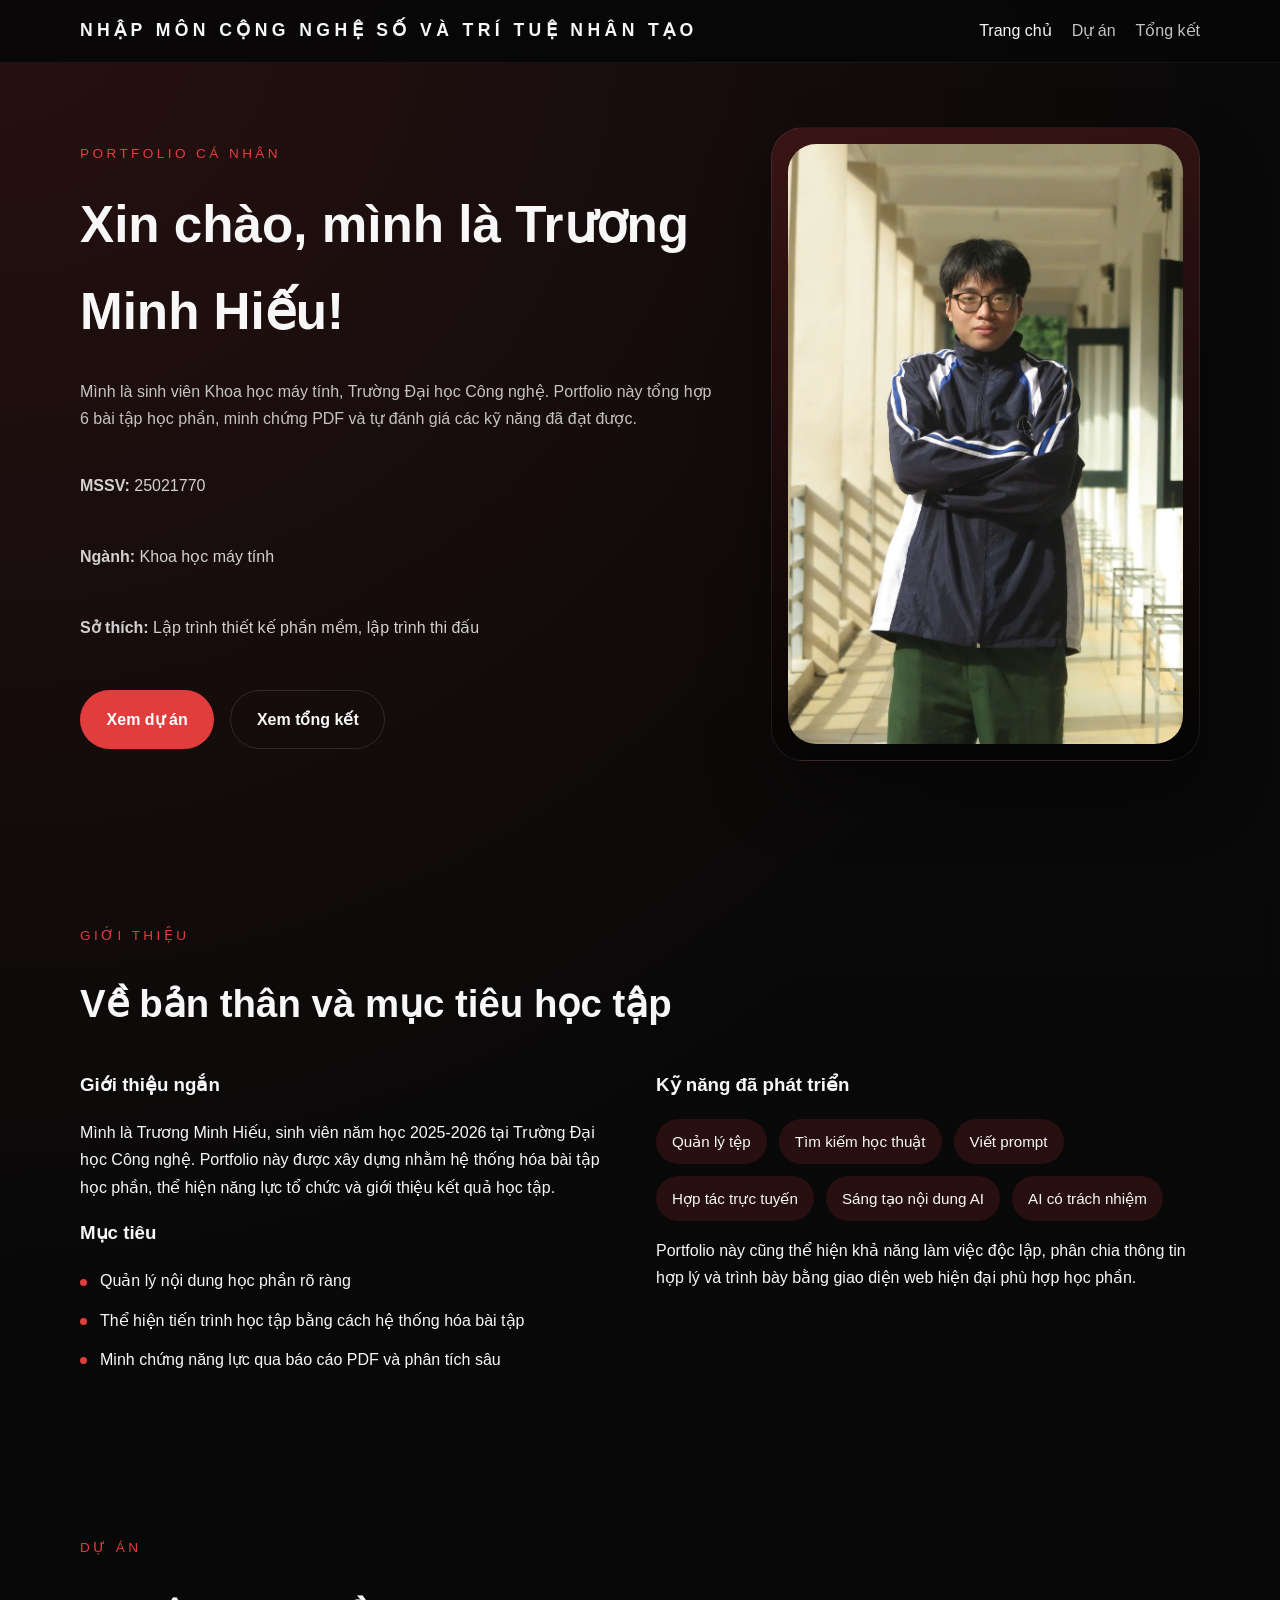
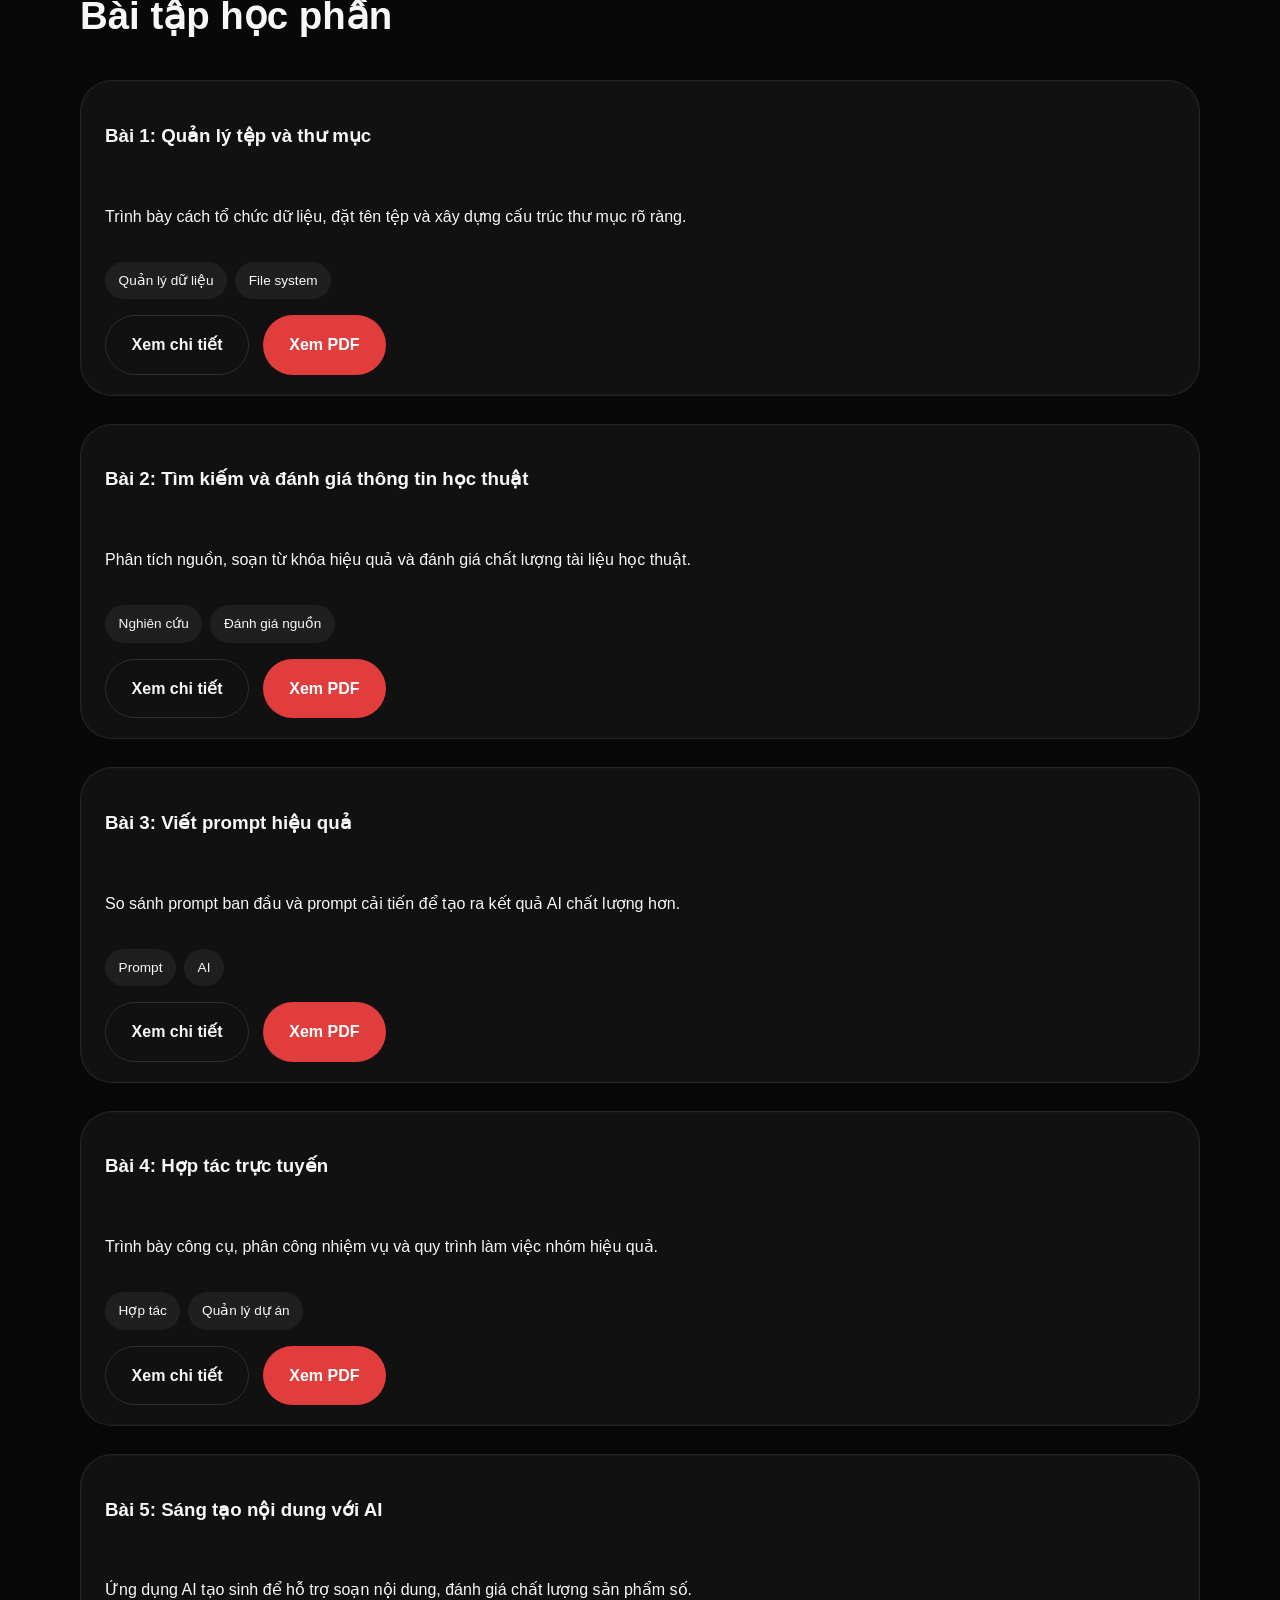
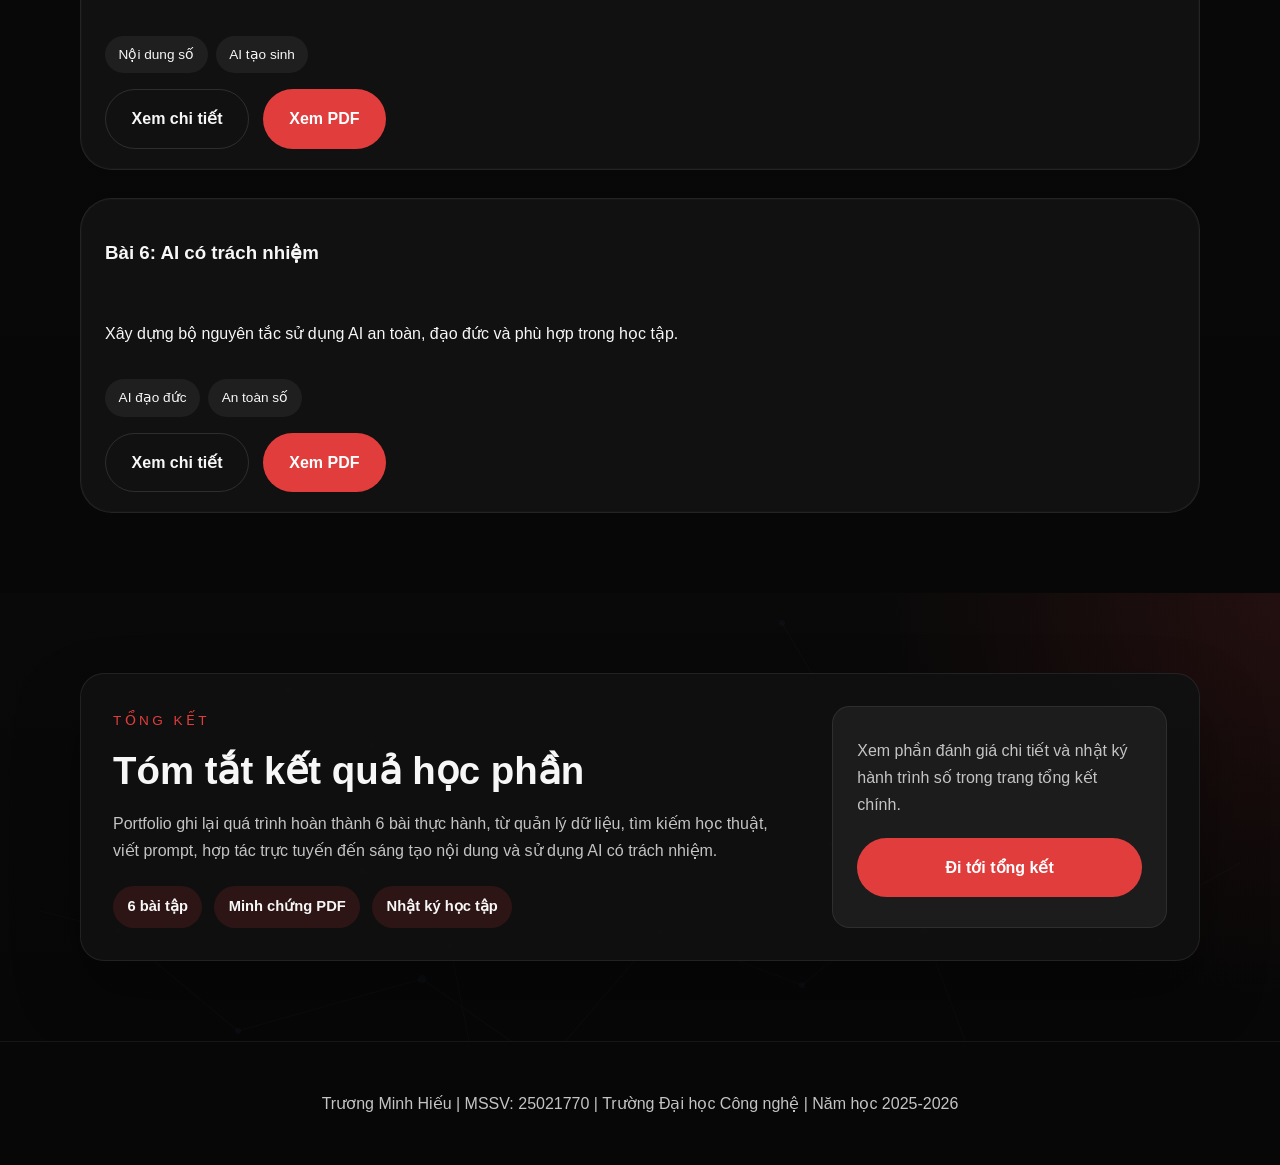
==== commit 060ab5ed: "done2" ====
--- a/index.html
+++ b/index.html
@@ -106,7 +106,7 @@
         <div class="container">
           <div class="section-header fade-up">
             <span class="eyebrow">Dự án</span>
-            <h2>6 bài tập học phần</h2>
+            <h2>Bài tập học phần</h2>
           </div>
           <div class="projects-grid fade-up delay-1">
             <article class="project-card">
--- a/css/style.css
+++ b/css/style.css
@@ -423,6 +423,44 @@
   height: auto;
   border-radius: 1.25rem;
   border: 1px solid rgba(255, 255, 255, 0.08);
+}
+
+.assignment-nav-controls {
+  display: grid;
+  grid-template-columns: repeat(2, minmax(0, 1fr));
+  gap: 1rem;
+  margin-top: 2rem;
+}
+
+.assignment-nav-link {
+  display: grid;
+  gap: 0.35rem;
+  padding: 1.25rem 1.4rem;
+  border: 1px solid var(--border);
+  border-radius: 1.25rem;
+  background: var(--surface);
+  color: var(--text);
+  transition: transform 0.2s ease, border-color 0.2s ease, background-color 0.2s ease;
+}
+
+.assignment-nav-link:hover {
+  transform: translateY(-2px);
+  border-color: rgba(226, 61, 61, 0.35);
+  background: var(--surface-strong);
+}
+
+.assignment-nav-link span {
+  color: var(--muted);
+  font-size: 0.9rem;
+}
+
+.assignment-nav-link strong {
+  font-size: 1.15rem;
+  line-height: 1.25;
+}
+
+.assignment-nav-next {
+  text-align: right;
 }
 
 .summary-grid {
@@ -847,6 +885,14 @@
     padding: 1.2rem;
   }
 
+  .assignment-nav-controls {
+    grid-template-columns: 1fr;
+  }
+
+  .assignment-nav-next {
+    text-align: left;
+  }
+
   .journey-card {
     padding: 1.35rem;
   }
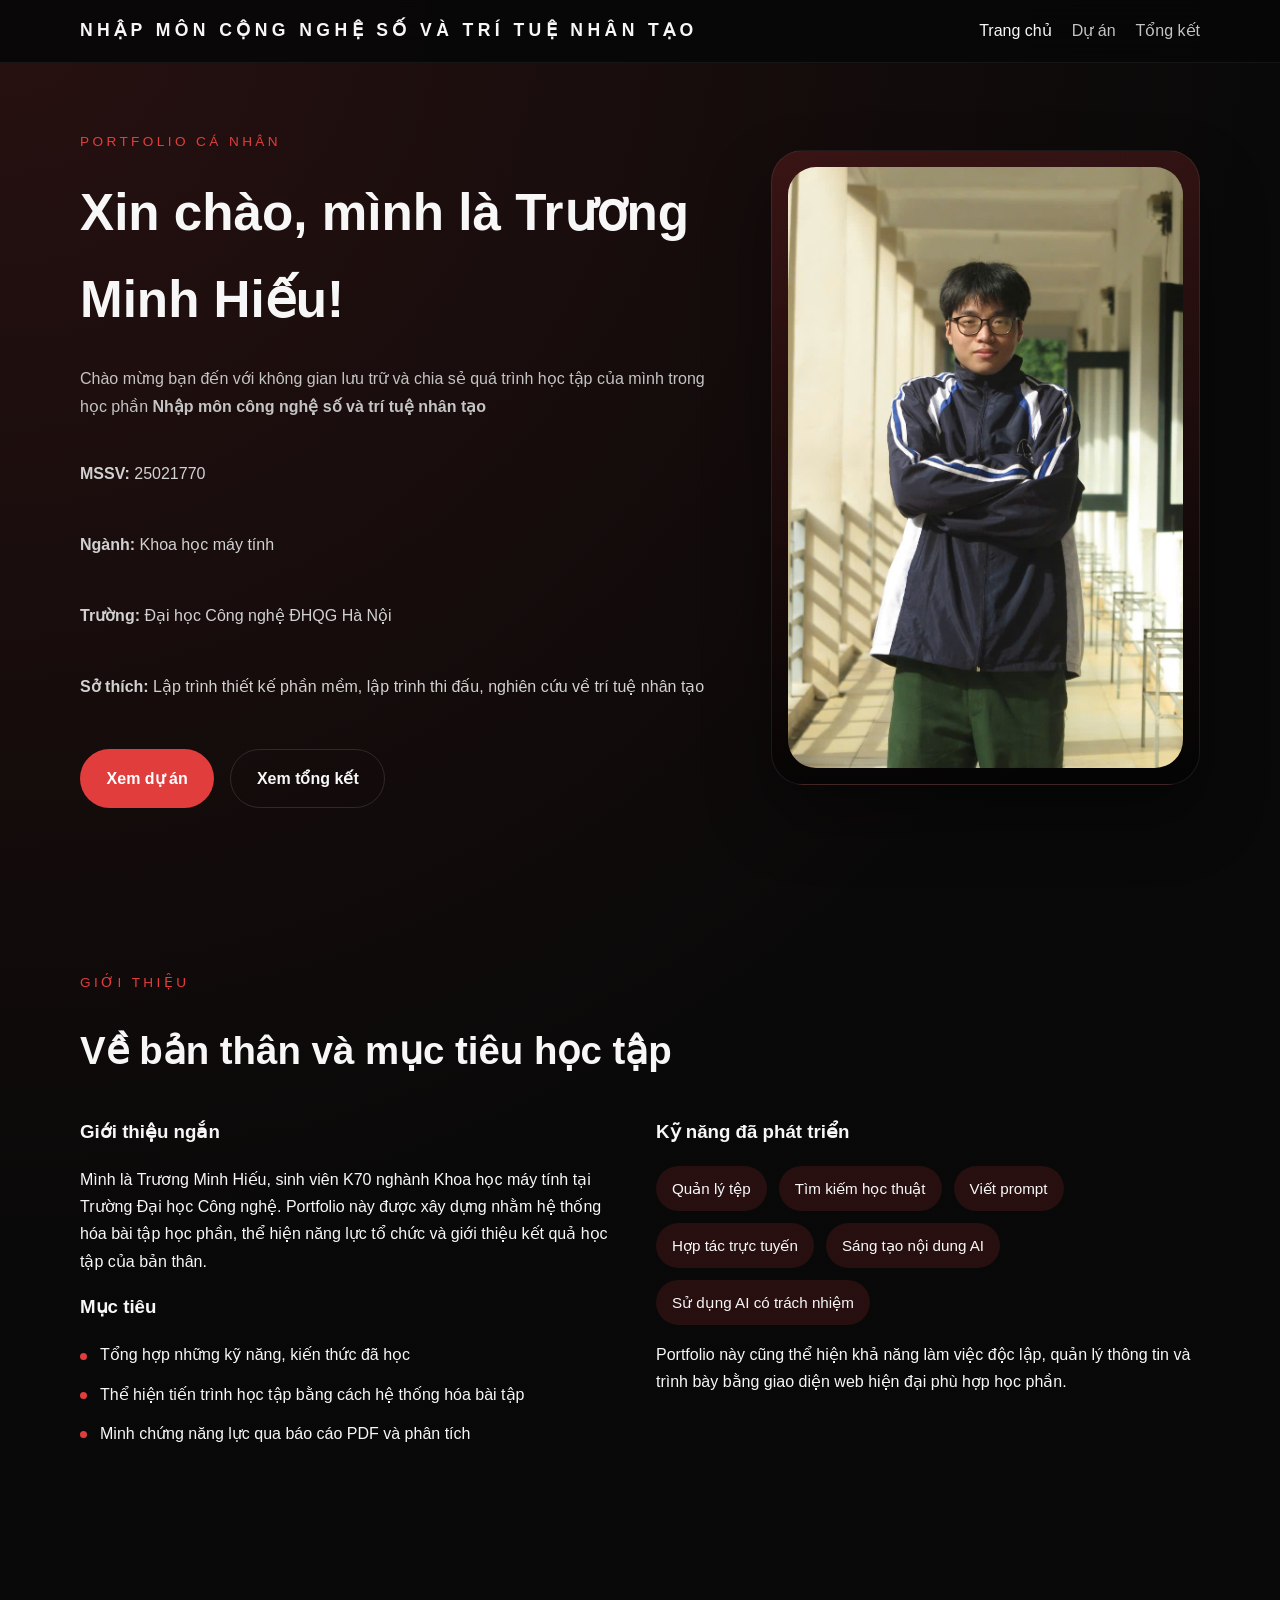
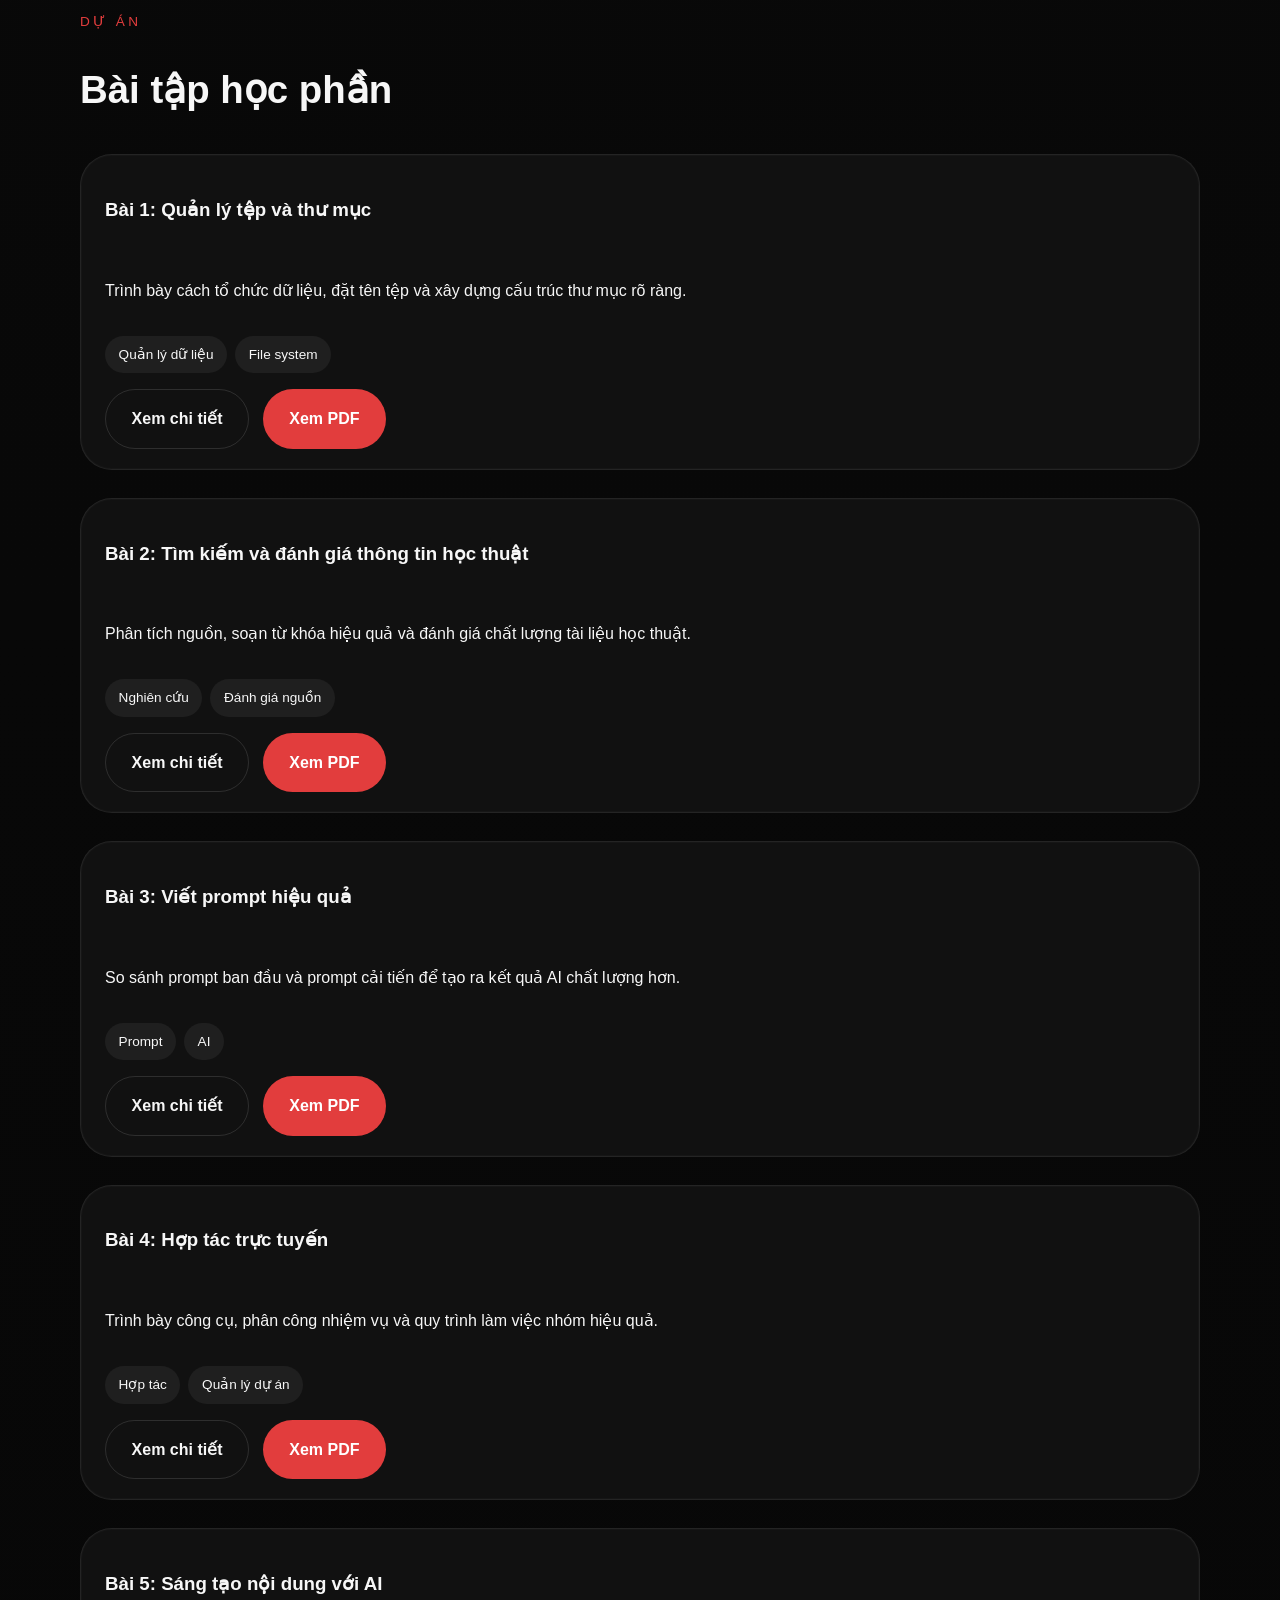
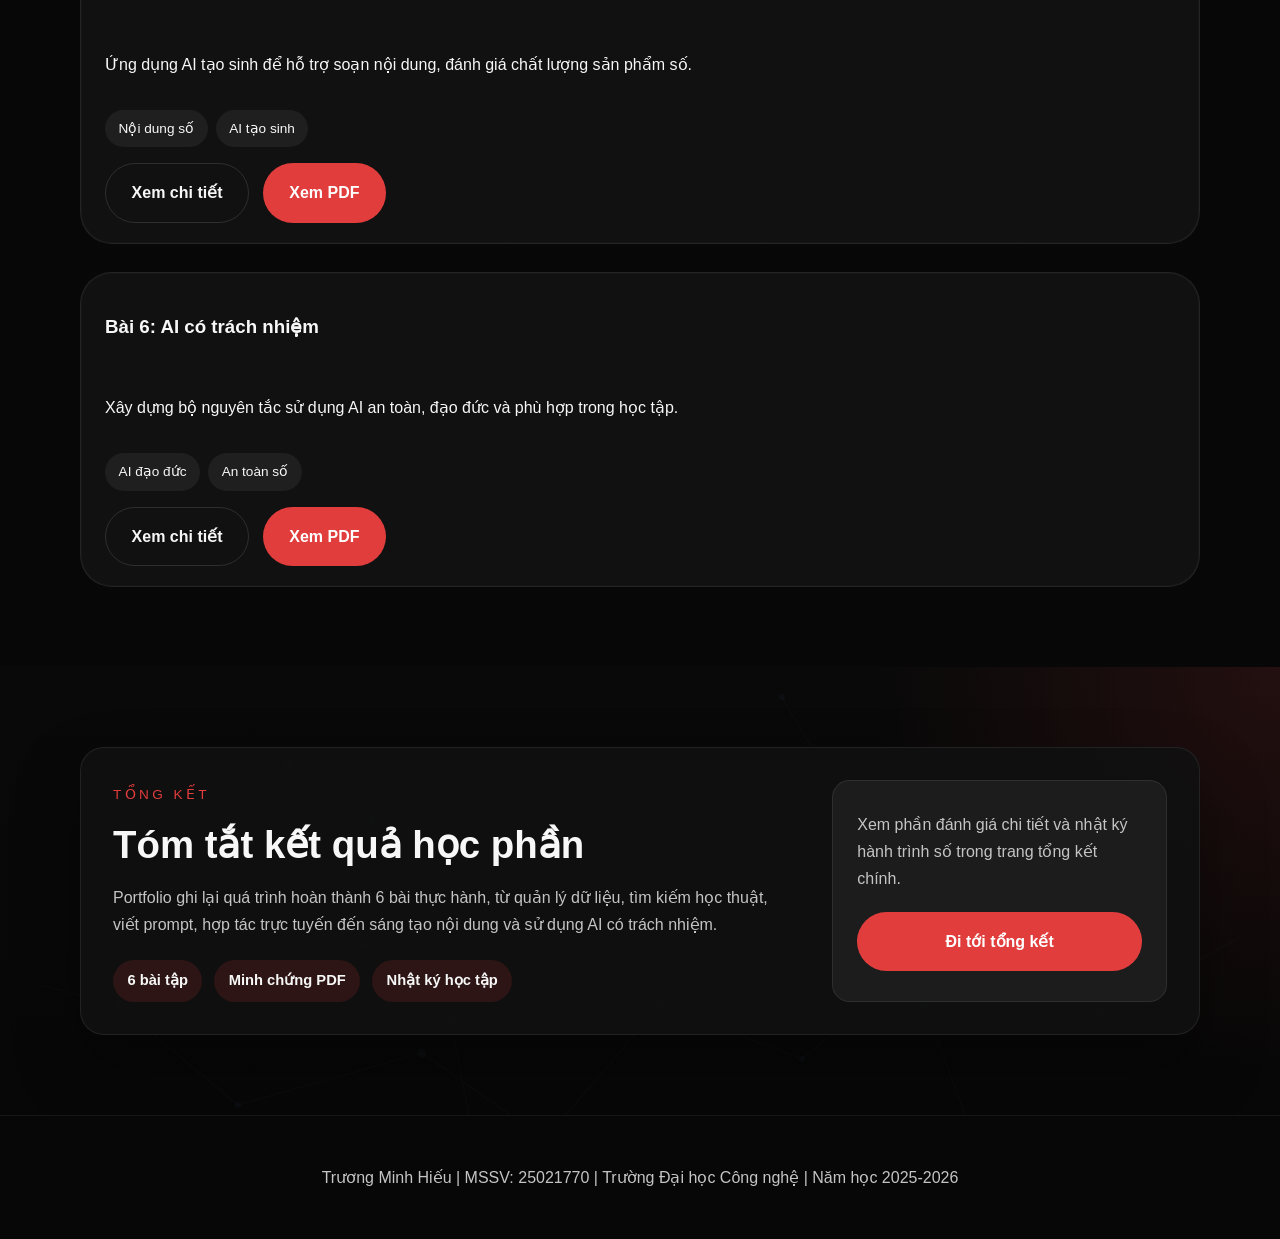
==== commit cd3c4103: "fix little thingg" ====
--- a/index.html
+++ b/index.html
@@ -43,13 +43,13 @@
             <span class="eyebrow">Portfolio cá nhân</span>
             <h1>Xin chào, mình là Trương Minh Hiếu!</h1>
             <p class="hero-intro">
-              Mình là sinh viên Khoa học máy tính, Trường Đại học Công nghệ. Portfolio này tổng hợp 6
-              bài tập học phần, minh chứng PDF và tự đánh giá các kỹ năng đã đạt được.
+              Chào mừng bạn đến với không gian lưu trữ và chia sẻ quá trình học tập của mình trong học phần <strong>Nhập môn công nghệ số và trí tuệ nhân tạo</strong></span>
             </p>
             <div class="hero-meta">
               <p><strong>MSSV:</strong> 25021770</p>
               <p><strong>Ngành:</strong> Khoa học máy tính</p>
-              <p><strong>Sở thích:</strong> Lập trình thiết kế phần mềm, lập trình thi đấu</p>
+              <p><strong>Trường:</strong> Đại học Công nghệ ĐHQG Hà Nội</p>
+              <p><strong>Sở thích:</strong> Lập trình thiết kế phần mềm, lập trình thi đấu, nghiên cứu về trí tuệ nhân tạo</p>
             </div>
             <div class="hero-actions">
               <a class="btn btn-primary" href="#projects">Xem dự án</a>
@@ -72,15 +72,15 @@
             <div>
               <h3>Giới thiệu ngắn</h3>
               <p>
-                Mình là Trương Minh Hiếu, sinh viên năm học 2025-2026 tại Trường Đại học Công nghệ.
+                Mình là Trương Minh Hiếu, sinh viên K70 nghành Khoa học máy tính tại Trường Đại học Công nghệ.
                 Portfolio này được xây dựng nhằm hệ thống hóa bài tập học phần, thể hiện năng lực
-                tổ chức và giới thiệu kết quả học tập.
+                tổ chức và giới thiệu kết quả học tập của bản thân.
               </p>
               <h3>Mục tiêu</h3>
               <ul class="list-inline">
-                <li>Quản lý nội dung học phần rõ ràng</li>
+                <li>Tổng hợp những kỹ năng, kiến thức đã học</li>
                 <li>Thể hiện tiến trình học tập bằng cách hệ thống hóa bài tập</li>
-                <li>Minh chứng năng lực qua báo cáo PDF và phân tích sâu</li>
+                <li>Minh chứng năng lực qua báo cáo PDF và phân tích</li>
               </ul>
             </div>
             <div>
@@ -91,10 +91,10 @@
                 <span>Viết prompt</span>
                 <span>Hợp tác trực tuyến</span>
                 <span>Sáng tạo nội dung AI</span>
-                <span>AI có trách nhiệm</span>
+                <span>Sử dụng AI có trách nhiệm</span>
               </div>
               <p>
-                Portfolio này cũng thể hiện khả năng làm việc độc lập, phân chia thông tin hợp lý và
+                Portfolio này cũng thể hiện khả năng làm việc độc lập, quản lý thông tin và
                 trình bày bằng giao diện web hiện đại phù hợp học phần.
               </p>
             </div>
